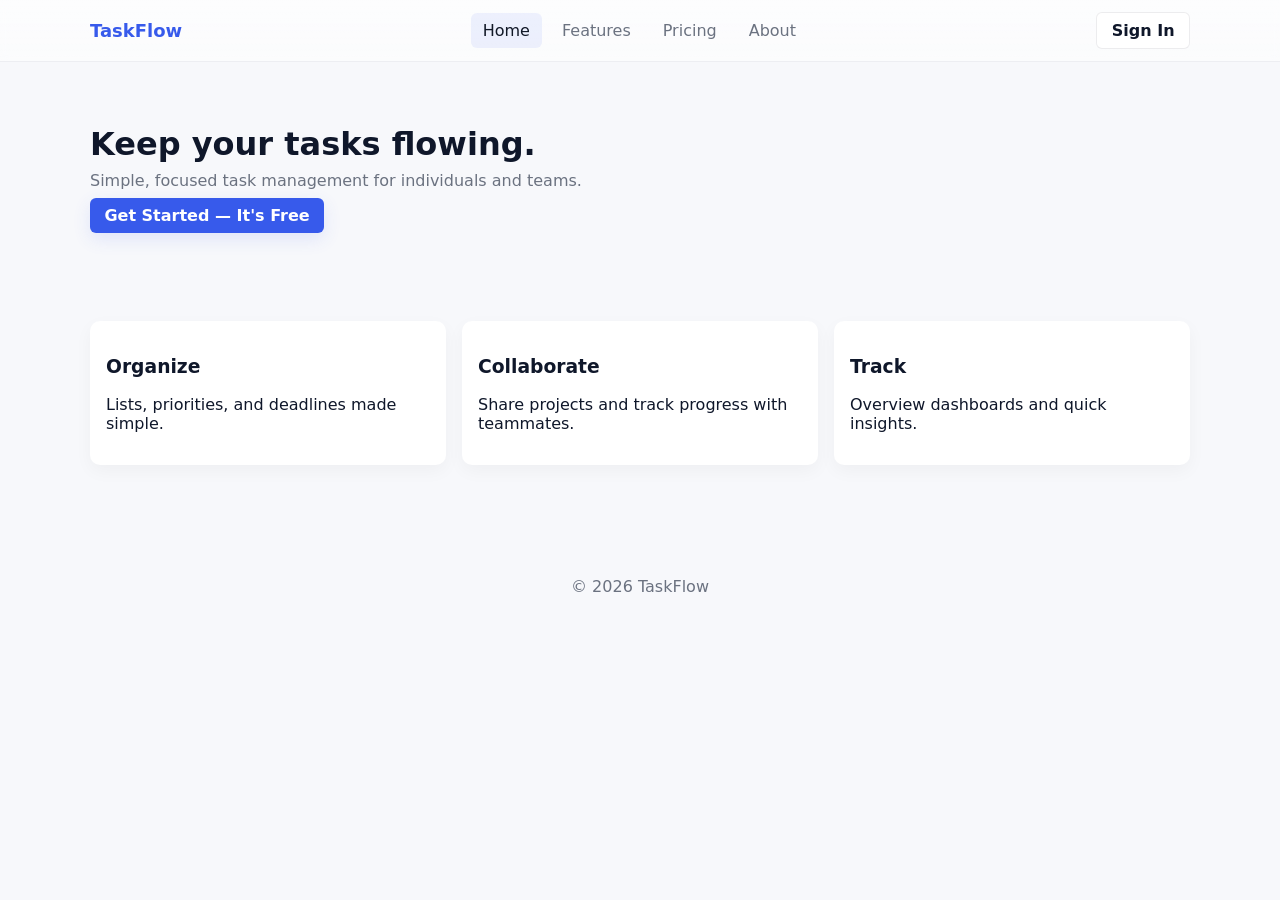
==== index.html @ 279cdf19 "done" ====
<!doctype html>
<html lang="en">

<head>
    <meta charset="utf-8" />
    <meta name="viewport" content="width=device-width,initial-scale=1" />
    <title>TaskFlow — Simple task management</title>
    <link rel="stylesheet" href="../styles.css" />
</head>

<body>
    <header class="site-header">
        <nav class="navbar container">
            <a class="brand" href="#">TaskFlow</a>
            <ul class="nav">
                <li><a href="#" class="active">Home</a></li>
                <li><a href="#features">Features</a></li>
                <li><a href="#pricing">Pricing</a></li>
                <li><a href="#about">About</a></li>
            </ul>
            <a class="btn" href="#">Sign In</a>
        </nav>
    </header>

    <main class="container hero">
        <h1>Keep your tasks flowing.</h1>
        <p>Simple, focused task management for individuals and teams.</p>
        <a class="btn primary" href="#">Get Started — It's Free</a>
    </main>

    <section id="features" class="features container">
        <div class="feature">
            <h3>Organize</h3>
            <p>Lists, priorities, and deadlines made simple.</p>
        </div>
        <div class="feature">
            <h3>Collaborate</h3>
            <p>Share projects and track progress with teammates.</p>
        </div>
        <div class="feature">
            <h3>Track</h3>
            <p>Overview dashboards and quick insights.</p>
        </div>
    </section>

    <footer class="site-footer">
        <div class="container">
            <p>&copy; 2026 TaskFlow</p>
        </div>
    </footer>
</body>

</html>
---- styles.css ----
:root {
    --accent: #375aeb;
    --muted: #6b7280;
    --bg: #f7f8fb;
    --max-width: 1100px;
}

* {
    box-sizing: border-box;
}

body {
    font-family: Inter, system-ui, -apple-system, "Segoe UI", Roboto, "Helvetica Neue", Arial;
    margin: 0;
    color: #0f172a;
    background: var(--bg);
    -webkit-font-smoothing: antialiased;
    -moz-osx-font-smoothing: grayscale;
}

.container {
    max-width: var(--max-width);
    margin: 0 auto;
    padding: 0 1rem;
}

.navbar {
    display: flex;
    align-items: center;
    justify-content: space-between;
    gap: 1rem;
    padding: 0.75rem 0;
}

.brand {
    font-weight: 700;
    color: var(--accent);
    text-decoration: none;
    font-size: 1.125rem;
}

.nav {
    list-style: none;
    display: flex;
    gap: 0.5rem;
    margin: 0;
    padding: 0;
}

.nav a {
    color: var(--muted);
    text-decoration: none;
    padding: 0.5rem 0.75rem;
    border-radius: 6px;
    font-weight: 500;
}

.nav a:hover {
    color: #111827;
    background: rgba(55, 90, 235, 0.06);
}

.nav a.active {
    color: #111827;
    background: rgba(55, 90, 235, 0.08);
}

.btn {
    text-decoration: none;
    padding: 0.5rem 0.9rem;
    border-radius: 6px;
    border: 1px solid rgba(15, 23, 42, 0.08);
    background: white;
    color: #0f172a;
    font-weight: 600;
}

.btn.primary {
    background: var(--accent);
    color: white;
    border: none;
    box-shadow: 0 6px 18px rgba(55, 90, 235, 0.12);
}

.site-header {
    background: linear-gradient(180deg, rgba(255, 255, 255, 0.7), rgba(255, 255, 255, 0.5));
    backdrop-filter: blur(4px);
    position: sticky;
    top: 0;
    z-index: 10;
    box-shadow: 0 1px 0 rgba(15, 23, 42, 0.04);
}

.hero {
    padding: 4rem 0;
    text-align: left;
}

.hero h1 {
    font-size: 2rem;
    margin: 0 0 0.5rem;
}

.hero p {
    color: var(--muted);
    margin: 0 0 1rem;
}

.features {
    display: grid;
    grid-template-columns: repeat(auto-fit, minmax(200px, 1fr));
    gap: 1rem;
    padding: 2rem 0 4rem;
}

.feature {
    background: white;
    padding: 1rem;
    border-radius: 10px;
    box-shadow: 0 6px 18px rgba(14, 18, 26, 0.04);
}

.site-footer {
    padding: 2rem 0;
    text-align: center;
    color: var(--muted);
}
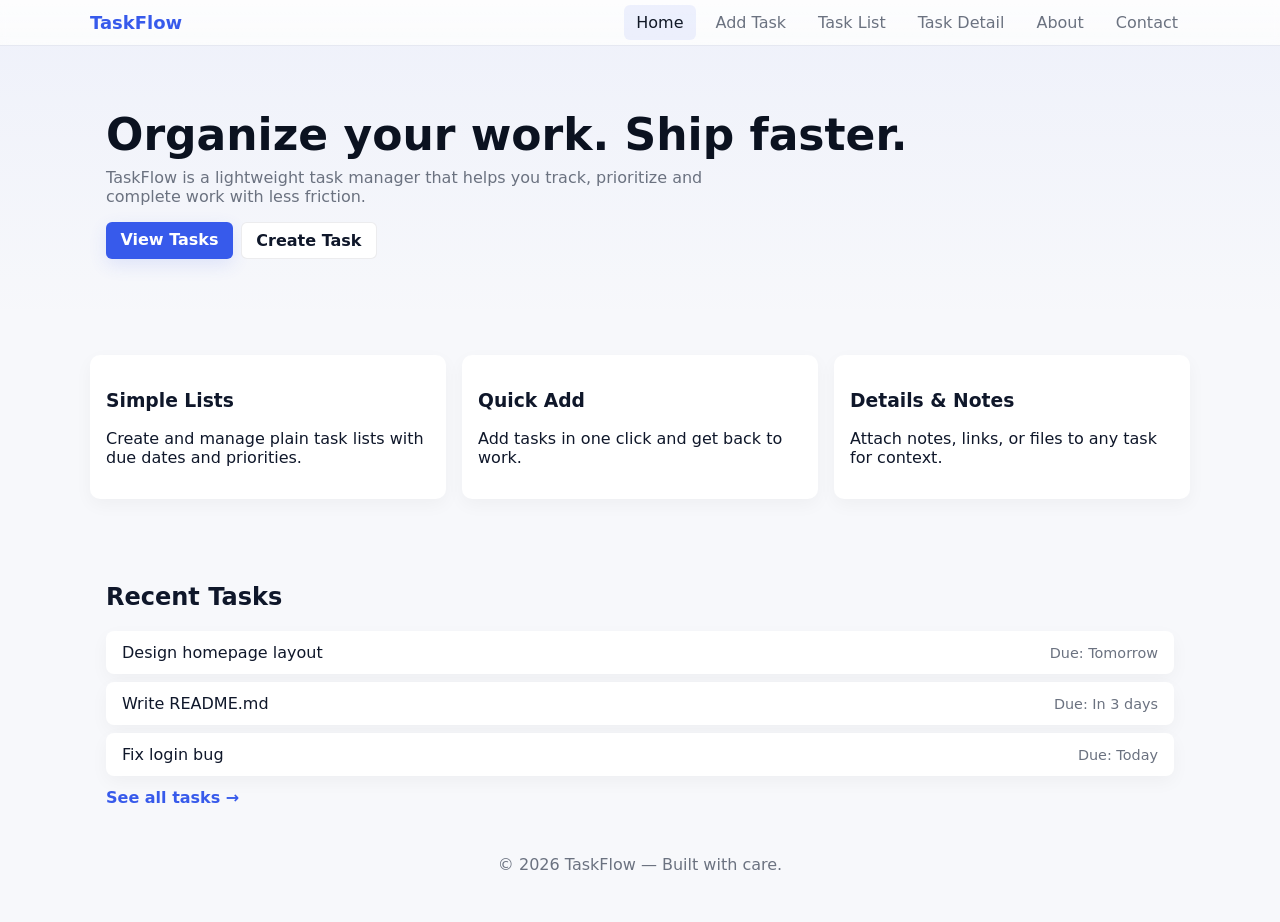
==== commit 3b148842: "home updated" ====
--- a/index.html
+++ b/index.html
@@ -4,50 +4,77 @@
 <head>
     <meta charset="utf-8" />
     <meta name="viewport" content="width=device-width,initial-scale=1" />
-    <title>TaskFlow — Simple task management</title>
-    <link rel="stylesheet" href="../styles.css" />
+    <title>TaskFlow</title>
+    <link rel="stylesheet" href="styles.css" />
 </head>
 
 <body>
     <header class="site-header">
         <nav class="navbar container">
-            <a class="brand" href="#">TaskFlow</a>
+            <a class="brand" href="index.html">TaskFlow</a>
             <ul class="nav">
-                <li><a href="#" class="active">Home</a></li>
-                <li><a href="#features">Features</a></li>
-                <li><a href="#pricing">Pricing</a></li>
-                <li><a href="#about">About</a></li>
+                <li><a class="active" href="index.html">Home</a></li>
+                <li><a href="add-task.html">Add Task</a></li>
+                <li><a href="task-list.html">Task List</a></li>
+                <li><a href="task-detail.html">Task Detail</a></li>
+                <li><a href="about.html">About</a></li>
+                <li><a href="contact.html">Contact</a></li>
             </ul>
-            <a class="btn" href="#">Sign In</a>
         </nav>
     </header>
 
-    <main class="container hero">
-        <h1>Keep your tasks flowing.</h1>
-        <p>Simple, focused task management for individuals and teams.</p>
-        <a class="btn primary" href="#">Get Started — It's Free</a>
+    <main>
+        <section class="home-hero">
+            <div class="container">
+                <h1 class="home-title">Organize your work. Ship faster.</h1>
+                <p class="home-lead">TaskFlow is a lightweight task manager that helps you track, prioritize and
+                    complete work with less friction.</p>
+                <div class="home-cta">
+                    <a class="btn primary" href="task-list.html">View Tasks</a>
+                    <a class="btn" href="add-task.html">Create Task</a>
+                </div>
+            </div>
+        </section>
+
+        <section class="home-features">
+            <div class="container features">
+                <div class="feature">
+                    <h3>Simple Lists</h3>
+                    <p>Create and manage plain task lists with due dates and priorities.</p>
+                </div>
+                <div class="feature">
+                    <h3>Quick Add</h3>
+                    <p>Add tasks in one click and get back to work.</p>
+                </div>
+                <div class="feature">
+                    <h3>Details & Notes</h3>
+                    <p>Attach notes, links, or files to any task for context.</p>
+                </div>
+            </div>
+        </section>
+
+        <section class="home-preview">
+            <div class="container">
+                <h2>Recent Tasks</h2>
+                <ul class="task-preview-list">
+                    <li class="task-preview-item">Design homepage layout <span class="meta">Due: Tomorrow</span></li>
+                    <li class="task-preview-item">Write README.md <span class="meta">Due: In 3 days</span></li>
+                    <li class="task-preview-item">Fix login bug <span class="meta">Due: Today</span></li>
+                </ul>
+                <a class="view-all" href="task-list.html">See all tasks →</a>
+            </div>
+        </section>
     </main>
-
-    <section id="features" class="features container">
-        <div class="feature">
-            <h3>Organize</h3>
-            <p>Lists, priorities, and deadlines made simple.</p>
-        </div>
-        <div class="feature">
-            <h3>Collaborate</h3>
-            <p>Share projects and track progress with teammates.</p>
-        </div>
-        <div class="feature">
-            <h3>Track</h3>
-            <p>Overview dashboards and quick insights.</p>
-        </div>
-    </section>
 
     <footer class="site-footer">
         <div class="container">
-            <p>&copy; 2026 TaskFlow</p>
+            <p>© <span id="year">2026</span> TaskFlow — Built with care.</p>
         </div>
     </footer>
+
+    <script>
+        document.getElementById('year').textContent = new Date().getFullYear();
+    </script>
 </body>
 
 </html>
--- a/styles.css
+++ b/styles.css
@@ -124,4 +124,79 @@
     padding: 2rem 0;
     text-align: center;
     color: var(--muted);
+}
+
+/* ----------------------------- */
+/* Home page styles (namespaced) */
+/* Keep these scoped to avoid mixing with existing rules */
+/* ----------------------------- */
+
+.home-hero {
+    padding: 4rem 0;
+    background: linear-gradient(180deg, rgba(55, 90, 235, 0.04), transparent);
+}
+
+.home-title {
+    font-size: 2.25rem;
+    margin: 0 0 0.5rem;
+    color: #0b1220;
+}
+
+.home-lead {
+    color: var(--muted);
+    margin: 0 0 1rem;
+    max-width: 60ch;
+}
+
+.home-cta {
+    display: flex;
+    gap: 0.5rem;
+    margin-top: 1rem;
+}
+
+.home-features .feature {
+    min-height: 110px;
+}
+
+.task-preview-list {
+    list-style: none;
+    padding: 0;
+    margin: 1rem 0 0;
+    display: grid;
+    gap: 0.5rem;
+}
+
+.task-preview-item {
+    background: white;
+    padding: 0.75rem 1rem;
+    border-radius: 8px;
+    display: flex;
+    justify-content: space-between;
+    align-items: center;
+    box-shadow: 0 6px 18px rgba(14, 18, 26, 0.04);
+}
+
+.task-preview-item .meta {
+    color: var(--muted);
+    font-size: 0.9rem;
+}
+
+.view-all {
+    display: inline-block;
+    margin-top: 0.75rem;
+    color: var(--accent);
+    text-decoration: none;
+    font-weight: 600;
+}
+
+@media (min-width: 720px) {
+    .home-title {
+        font-size: 2.75rem;
+    }
+
+    .home-features .container {
+        display: grid;
+        grid-template-columns: repeat(3, 1fr);
+        gap: 1rem;
+    }
 }
